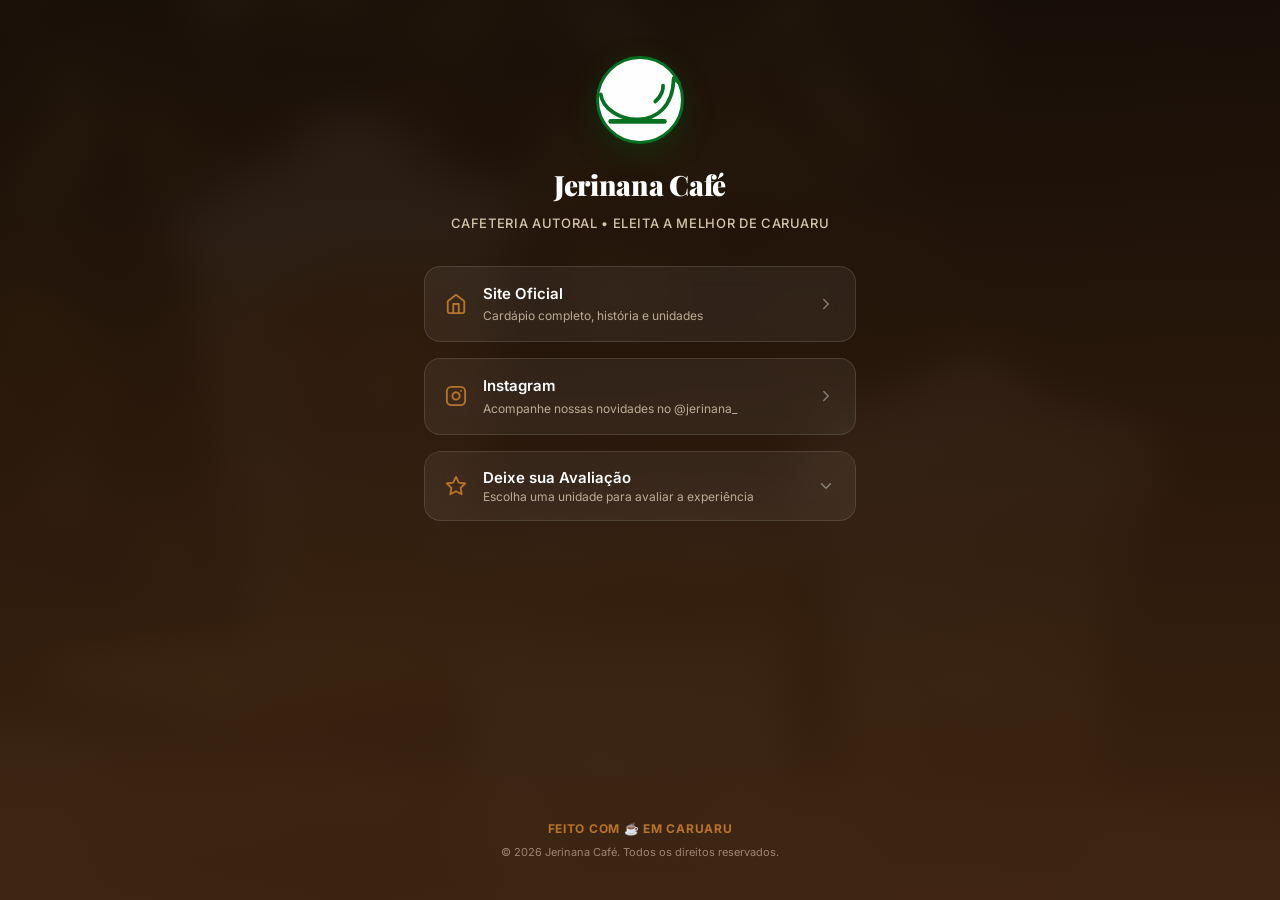
==== index.html @ 0c67add0 "lp" ====
<!DOCTYPE html>
<html lang="pt-BR">

<head>
  <meta charset="UTF-8" />
  <meta name="viewport" content="width=device-width, initial-scale=1.0" />
  <title>Jerinana Café — Conecte-se</title>
  <meta name="description"
    content="Conecte-se com o Jerinana Café. Acesse nosso site oficial, Instagram e deixe sua avaliação sobre a sua experiência." />
  <link rel="preconnect" href="https://fonts.googleapis.com" />
  <link rel="preconnect" href="https://fonts.gstatic.com" crossorigin />
  <link
    href="https://fonts.googleapis.com/css2?family=Playfair+Display:ital,wght@0,700;0,900;1,700&family=Inter:wght@400;500;600;700&display=swap"
    rel="stylesheet" />
  <link rel="stylesheet" href="linktree.css" />
  <link rel="icon" href="assets/logo.svg" />
</head>

<body>
  <!-- BACKGROUND DECORATIONS -->
  <div class="bg-image"></div>
  <div class="bg-overlay"></div>

  <div class="linktree-container">
    <header class="header animate-fade-in">
      <div class="logo-container">
        <img src="assets/logo.svg" alt="Jerinana Logo" class="logo" />
      </div>
      <h1 class="title">Jerinana Café</h1>
      <p class="tagline">Cafeteria Autoral • Eleita a Melhor de Caruaru</p>
    </header>

    <main class="links-container">
      <!-- Site Oficial -->
      <a href="home" class="link-item animate-slide-up" style="animation-delay: 0.1s;">
        <div class="link-icon">
          <svg width="22" height="22" viewBox="0 0 24 24" fill="none" stroke="currentColor" stroke-width="2"
            stroke-linecap="round" stroke-linejoin="round">
            <path d="M3 9l9-7 9 7v11a2 2 0 0 1-2 2H5a2 2 0 0 1-2-2z"></path>
            <polyline points="9 22 9 12 15 12 15 22"></polyline>
          </svg>
        </div>
        <div class="link-content">
          <span class="link-title">Site Oficial</span>
          <span class="link-subtitle">Cardápio completo, história e unidades</span>
        </div>
        <div class="link-arrow">
          <svg width="18" height="18" viewBox="0 0 24 24" fill="none" stroke="currentColor" stroke-width="2"
            stroke-linecap="round" stroke-linejoin="round">
            <polyline points="9 18 15 12 9 6"></polyline>
          </svg>
        </div>
      </a>

      <!-- Instagram -->
      <a href="https://www.instagram.com/jerinana_/" target="_blank" rel="noopener" class="link-item animate-slide-up"
        style="animation-delay: 0.2s;">
        <div class="link-icon">
          <svg width="22" height="22" viewBox="0 0 24 24" fill="none" stroke="currentColor" stroke-width="2"
            stroke-linecap="round" stroke-linejoin="round">
            <rect x="2" y="2" width="20" height="20" rx="5" ry="5"></rect>
            <path d="M16 11.37A4 4 0 1 1 12.63 8 4 4 0 0 1 16 11.37z"></path>
            <line x1="17.5" y1="6.5" x2="17.51" y2="6.5"></line>
          </svg>
        </div>
        <div class="link-content">
          <span class="link-title">Instagram</span>
          <span class="link-subtitle">Acompanhe nossas novidades no @jerinana_</span>
        </div>
        <div class="link-arrow">
          <svg width="18" height="18" viewBox="0 0 24 24" fill="none" stroke="currentColor" stroke-width="2"
            stroke-linecap="round" stroke-linejoin="round">
            <polyline points="9 18 15 12 9 6"></polyline>
          </svg>
        </div>
      </a>

      <!-- Avaliação (Bifurcação Accordion) -->
      <div class="link-accordion animate-slide-up" style="animation-delay: 0.3s;">
        <button class="link-item accordion-trigger" id="accordion-trigger">
          <div class="link-icon">
            <svg width="22" height="22" viewBox="0 0 24 24" fill="none" stroke="currentColor" stroke-width="2"
              stroke-linecap="round" stroke-linejoin="round">
              <polygon
                points="12 2 15.09 8.26 22 9.27 17 14.14 18.18 21.02 12 17.77 5.82 21.02 7 14.14 2 9.27 8.91 8.26 12 2">
              </polygon>
            </svg>
          </div>
          <div class="link-content">
            <span class="link-title">Deixe sua Avaliação</span>
            <span class="link-subtitle">Escolha uma unidade para avaliar a experiência</span>
          </div>
          <div class="link-arrow accordion-arrow">
            <svg width="18" height="18" viewBox="0 0 24 24" fill="none" stroke="currentColor" stroke-width="2"
              stroke-linecap="round" stroke-linejoin="round">
              <polyline points="6 9 12 15 18 9"></polyline>
            </svg>
          </div>
        </button>
        <div class="accordion-content" id="accordion-content">
          <div class="submenu-container">
            <a href="https://share.google/miiPVzPiI5nKIIFL7" target="_blank" rel="noopener" class="submenu-item">
              <div class="submenu-icon">📍</div>
              <div class="submenu-content">
                <span class="submenu-title">Unidade Shopping Difusora</span>
                <span class="submenu-subtitle">Deixar avaliação no Google Maps</span>
              </div>
              <div class="link-arrow">
                <svg width="14" height="14" viewBox="0 0 24 24" fill="none" stroke="currentColor" stroke-width="2">
                  <path d="M18 13v6a2 2 0 0 1-2 2H5a2 2 0 0 1-2-2V8a2 2 0 0 1 2-2h6"></path>
                  <polyline points="15 3 21 3 21 9"></polyline>
                  <line x1="10" y1="14" x2="21" y2="3"></line>
                </svg>
              </div>
            </a>
            <a href="https://share.google/9k6VyxEj5kGmZcEgf" target="_blank" rel="noopener" class="submenu-item">
              <div class="submenu-icon">📍</div>
              <div class="submenu-content">
                <span class="submenu-title">Unidade Ferreira Costa</span>
                <span class="submenu-subtitle">Deixar avaliação no Google Maps</span>
              </div>
              <div class="link-arrow">
                <svg width="14" height="14" viewBox="0 0 24 24" fill="none" stroke="currentColor" stroke-width="2">
                  <path d="M18 13v6a2 2 0 0 1-2 2H5a2 2 0 0 1-2-2V8a2 2 0 0 1 2-2h6"></path>
                  <polyline points="15 3 21 3 21 9"></polyline>
                  <line x1="10" y1="14" x2="21" y2="3"></line>
                </svg>
              </div>
            </a>
          </div>
        </div>
      </div>
    </main>

    <footer class="footer animate-fade-in" style="animation-delay: 0.4s;">
      <p class="footer-text">Feito com ☕ em Caruaru</p>
      <p class="footer-subtext">© 2026 Jerinana Café. Todos os direitos reservados.</p>
    </footer>
  </div>

  <script>
    const accordionTrigger = document.getElementById('accordion-trigger');
    const accordionContent = document.getElementById('accordion-content');
    const accordion = document.querySelector('.link-accordion');

    accordionTrigger.addEventListener('click', () => {
      const isExpanded = accordion.classList.toggle('expanded');

      if (isExpanded) {
        accordionContent.style.maxHeight = accordionContent.scrollHeight + "px";
        accordionContent.style.opacity = "1";
      } else {
        accordionContent.style.maxHeight = "0px";
        accordionContent.style.opacity = "0";
      }
    });
  </script>
</body>

</html>
---- linktree.css ----
/* ── VARIABLES ── */
:root {
  --verde: #056F21;
  --verde-escuro: #037345;
  --branco: #FEFEFE;
  --cafe: #2C1A0E;
  --expresso: #3E2410;
  --caramel: #B8742A;
  --creme: #F5ECD7;
  --leite: #FAF5EC;
  --areia: #E8D9BE;
  --text: #1A0F07;
  --muted: #7A5C3E;
}

/* ── RESET & BASE ── */
*,
*::before,
*::after {
  box-sizing: border-box;
  margin: 0;
  padding: 0;
}

body {
  background-color: var(--cafe);
  color: var(--branco);
  font-family: 'Inter', sans-serif;
  font-size: 16px;
  line-height: 1.5;
  min-height: 100vh;
  position: relative;
  overflow-x: hidden;
  display: flex;
  justify-content: center;
}

/* ── BACKGROUND ── */
.bg-image {
  position: fixed;
  inset: 0;
  background-image: url('assets/cafe3.png');
  background-size: cover;
  background-position: center;
  filter: blur(20px) brightness(0.45);
  z-index: -2;
  transform: scale(1.1);
}

.bg-overlay {
  position: fixed;
  inset: 0;
  background: linear-gradient(180deg, rgba(26, 15, 7, 0.85) 0%, rgba(62, 36, 16, 0.95) 100%);
  z-index: -1;
}

/* ── CONTAINER ── */
.linktree-container {
  max-width: 480px;
  width: 100%;
  padding: 56px 24px 32px;
  display: flex;
  flex-direction: column;
  align-items: center;
  min-height: 100vh;
  box-sizing: border-box;
}

/* ── HEADER ── */
.header {
  text-align: center;
  display: flex;
  flex-direction: column;
  align-items: center;
  margin-bottom: 32px;
  width: 100%;
}

.logo-container {
  width: 88px;
  height: 88px;
  border-radius: 50%;
  background: var(--branco);
  display: flex;
  align-items: center;
  justify-content: center;
  margin-bottom: 20px;
  box-shadow: 0 10px 30px rgba(5, 111, 33, 0.25), inset 0 2px 4px rgba(255, 255, 255, 0.8);
  border: 3px solid var(--verde);
}

.logo {
  height: 48px;
  width: auto;
}

.title {
  font-family: 'Playfair Display', serif;
  font-size: 28px;
  font-weight: 900;
  color: var(--branco);
  margin-bottom: 8px;
  letter-spacing: -0.01em;
}

.tagline {
  font-size: 13px;
  font-weight: 500;
  color: var(--areia);
  letter-spacing: 0.05em;
  text-transform: uppercase;
  opacity: 0.9;
}

/* ── LINKS ── */
.links-container {
  width: 100%;
  display: flex;
  flex-direction: column;
  gap: 16px;
  margin-bottom: auto;
}

.link-item {
  display: flex;
  align-items: center;
  width: 100%;
  background: rgba(254, 254, 254, 0.06);
  border: 1px solid rgba(254, 254, 254, 0.12);
  border-radius: 16px;
  padding: 16px 20px;
  text-decoration: none;
  color: var(--branco);
  cursor: pointer;
  text-align: left;
  transition: all 0.3s cubic-bezier(0.25, 0.8, 0.25, 1);
  box-sizing: border-box;
  outline: none;
  backdrop-filter: blur(10px);
  -webkit-backdrop-filter: blur(10px);
}

.link-item:hover,
.link-item:focus-visible {
  background: rgba(5, 111, 33, 0.15);
  border-color: var(--verde);
  transform: translateY(-2px);
  box-shadow: 0 10px 24px rgba(5, 111, 33, 0.22);
}

.link-icon {
  margin-right: 16px;
  color: var(--caramel);
  display: flex;
  align-items: center;
  justify-content: center;
  transition: color 0.3s ease, transform 0.3s ease;
}

.link-item:hover .link-icon {
  color: var(--branco);
  transform: scale(1.1);
}

.link-content {
  flex-grow: 1;
  display: flex;
  flex-direction: column;
  gap: 2px;
}

.link-title {
  font-size: 15px;
  font-weight: 600;
  color: var(--branco);
}

.link-subtitle {
  font-size: 12px;
  color: var(--areia);
  opacity: 0.75;
  font-weight: 400;
}

.link-arrow {
  color: rgba(254, 254, 254, 0.4);
  display: flex;
  align-items: center;
  transition: transform 0.3s ease, color 0.3s ease;
}

.link-item:hover .link-arrow {
  color: var(--branco);
  transform: translateX(4px);
}

/* ── ACCORDION ── */
.link-accordion {
  width: 100%;
  display: flex;
  flex-direction: column;
  border-radius: 16px;
  overflow: hidden;
}

.accordion-trigger {
  width: 100%;
  border: 1px solid rgba(254, 254, 254, 0.12);
  border-radius: 16px;
  font-family: inherit;
  background: rgba(254, 254, 254, 0.06);
}

.link-accordion.expanded .accordion-trigger {
  border-color: var(--verde);
  background: rgba(5, 111, 33, 0.15);
  border-bottom-left-radius: 0;
  border-bottom-right-radius: 0;
}

.accordion-arrow {
  transition: transform 0.3s ease;
}

.link-accordion.expanded .accordion-arrow {
  transform: rotate(180deg);
}

.accordion-content {
  max-height: 0;
  overflow: hidden;
  opacity: 0;
  transition: max-height 0.3s cubic-bezier(0.25, 0.8, 0.25, 1), opacity 0.3s ease;
  background: rgba(26, 15, 7, 0.4);
  border-left: 1px solid rgba(254, 254, 254, 0.12);
  border-right: 1px solid rgba(254, 254, 254, 0.12);
  border-bottom: 1px solid rgba(254, 254, 254, 0.12);
  border-bottom-left-radius: 16px;
  border-bottom-right-radius: 16px;
  backdrop-filter: blur(10px);
  -webkit-backdrop-filter: blur(10px);
}

.link-accordion.expanded .accordion-content {
  border-color: var(--verde);
  opacity: 1;
}

.submenu-container {
  padding: 8px 16px 16px;
  display: flex;
  flex-direction: column;
  gap: 10px;
}

.submenu-item {
  display: flex;
  align-items: center;
  padding: 12px 16px;
  background: rgba(254, 254, 254, 0.04);
  border: 1px solid rgba(254, 254, 254, 0.08);
  border-radius: 12px;
  text-decoration: none;
  color: var(--branco);
  transition: all 0.25s ease;
}

.submenu-item:hover {
  background: rgba(5, 111, 33, 0.1);
  border-color: rgba(5, 111, 33, 0.35);
  transform: translateY(-1px);
}

.submenu-icon {
  margin-right: 12px;
  font-size: 14px;
}

.submenu-content {
  flex-grow: 1;
  display: flex;
  flex-direction: column;
  gap: 1px;
}

.submenu-title {
  font-size: 13.5px;
  font-weight: 600;
  color: var(--branco);
}

.submenu-subtitle {
  font-size: 11px;
  color: var(--areia);
  opacity: 0.7;
}

/* ── FOOTER ── */
.footer {
  margin-top: 48px;
  padding-bottom: 8px;
  text-align: center;
  display: flex;
  flex-direction: column;
  gap: 6px;
  width: 100%;
}

.footer-text {
  font-size: 12px;
  font-weight: 700;
  color: var(--caramel);
  letter-spacing: 0.06em;
  text-transform: uppercase;
}

.footer-subtext {
  font-size: 11px;
  color: var(--areia);
  opacity: 0.55;
}

/* ── ANIMATIONS ── */
@keyframes fadeIn {
  from {
    opacity: 0;
    transform: translateY(-8px);
  }
  to {
    opacity: 1;
    transform: translateY(0);
  }
}

@keyframes slideUp {
  from {
    opacity: 0;
    transform: translateY(16px);
  }
  to {
    opacity: 1;
    transform: translateY(0);
  }
}

.animate-fade-in {
  animation: fadeIn 0.8s cubic-bezier(0.16, 1, 0.3, 1) forwards;
}

.animate-slide-up {
  opacity: 0;
  animation: slideUp 0.8s cubic-bezier(0.16, 1, 0.3, 1) forwards;
}
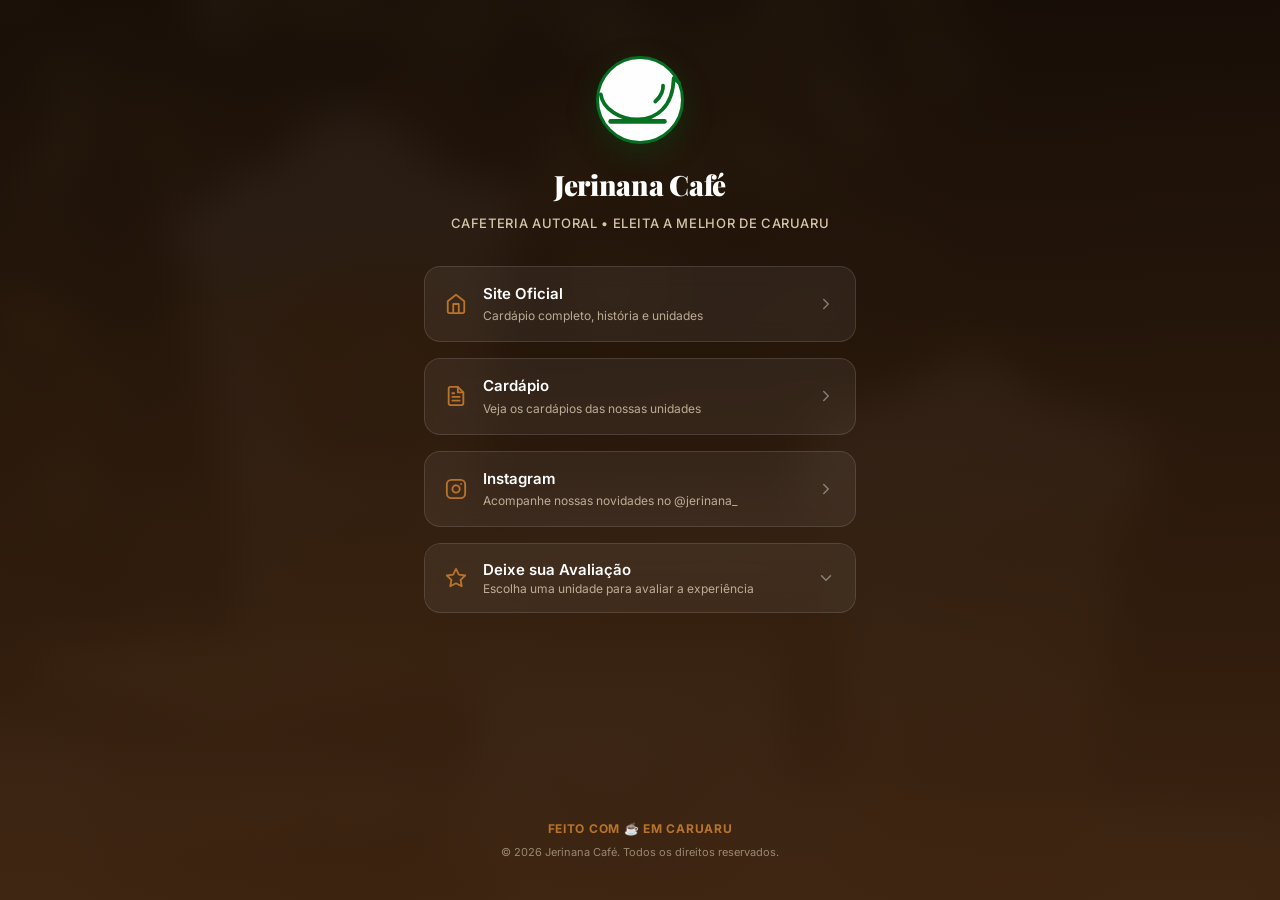
==== commit 6bf3d766: "cardapio" ====
--- a/index.html
+++ b/index.html
@@ -52,9 +52,33 @@
         </div>
       </a>
 
+      <!-- Cardápio -->
+      <a href="cardapio" class="link-item animate-slide-up" style="animation-delay: 0.2s;">
+        <div class="link-icon">
+          <svg width="22" height="22" viewBox="0 0 24 24" fill="none" stroke="currentColor" stroke-width="2"
+            stroke-linecap="round" stroke-linejoin="round">
+            <path d="M14 2H6a2 2 0 0 0-2 2v16a2 2 0 0 0 2 2h12a2 2 0 0 0 2-2V8z"></path>
+            <polyline points="14 2 14 8 20 8"></polyline>
+            <line x1="16" y1="13" x2="8" y2="13"></line>
+            <line x1="16" y1="17" x2="8" y2="17"></line>
+            <polyline points="10 9 9 9 8 9"></polyline>
+          </svg>
+        </div>
+        <div class="link-content">
+          <span class="link-title">Cardápio</span>
+          <span class="link-subtitle">Veja os cardápios das nossas unidades</span>
+        </div>
+        <div class="link-arrow">
+          <svg width="18" height="18" viewBox="0 0 24 24" fill="none" stroke="currentColor" stroke-width="2"
+            stroke-linecap="round" stroke-linejoin="round">
+            <polyline points="9 18 15 12 9 6"></polyline>
+          </svg>
+        </div>
+      </a>
+
       <!-- Instagram -->
       <a href="https://www.instagram.com/jerinana_/" target="_blank" rel="noopener" class="link-item animate-slide-up"
-        style="animation-delay: 0.2s;">
+        style="animation-delay: 0.3s;">
         <div class="link-icon">
           <svg width="22" height="22" viewBox="0 0 24 24" fill="none" stroke="currentColor" stroke-width="2"
             stroke-linecap="round" stroke-linejoin="round">
@@ -76,7 +100,7 @@
       </a>
 
       <!-- Avaliação (Bifurcação Accordion) -->
-      <div class="link-accordion animate-slide-up" style="animation-delay: 0.3s;">
+      <div class="link-accordion animate-slide-up" style="animation-delay: 0.4s;">
         <button class="link-item accordion-trigger" id="accordion-trigger">
           <div class="link-icon">
             <svg width="22" height="22" viewBox="0 0 24 24" fill="none" stroke="currentColor" stroke-width="2"
@@ -132,7 +156,7 @@
       </div>
     </main>
 
-    <footer class="footer animate-fade-in" style="animation-delay: 0.4s;">
+    <footer class="footer animate-fade-in" style="animation-delay: 0.5s;">
       <p class="footer-text">Feito com ☕ em Caruaru</p>
       <p class="footer-subtext">© 2026 Jerinana Café. Todos os direitos reservados.</p>
     </footer>
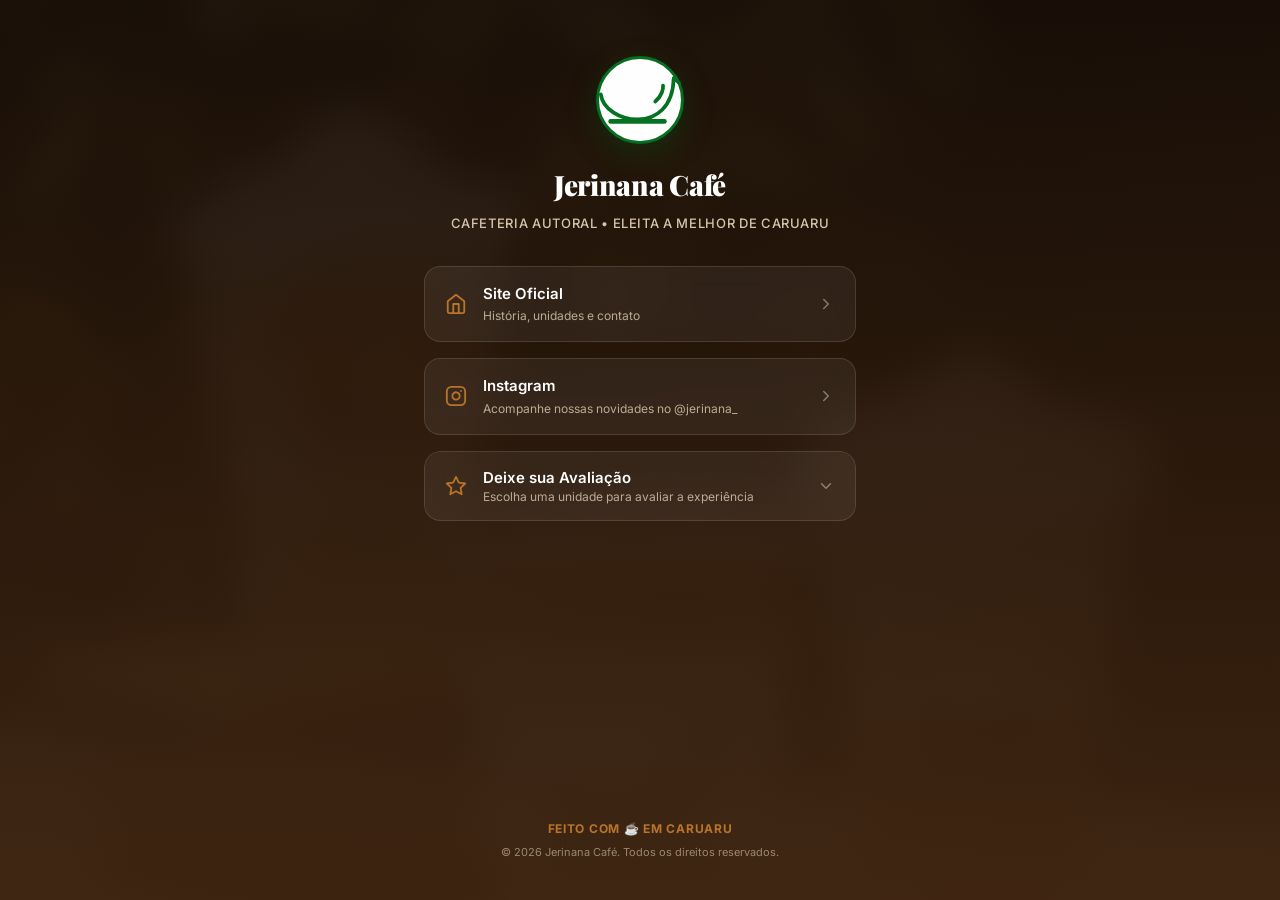
==== commit ca1a514b: "Remoção de Cardápio /" ====
--- a/index.html
+++ b/index.html
@@ -32,7 +32,7 @@
 
     <main class="links-container">
       <!-- Site Oficial -->
-      <a href="home" class="link-item animate-slide-up" style="animation-delay: 0.1s;">
+      <a href="/home" class="link-item animate-slide-up" style="animation-delay: 0.1s;">
         <div class="link-icon">
           <svg width="22" height="22" viewBox="0 0 24 24" fill="none" stroke="currentColor" stroke-width="2"
             stroke-linecap="round" stroke-linejoin="round">
@@ -42,31 +42,7 @@
         </div>
         <div class="link-content">
           <span class="link-title">Site Oficial</span>
-          <span class="link-subtitle">Cardápio completo, história e unidades</span>
-        </div>
-        <div class="link-arrow">
-          <svg width="18" height="18" viewBox="0 0 24 24" fill="none" stroke="currentColor" stroke-width="2"
-            stroke-linecap="round" stroke-linejoin="round">
-            <polyline points="9 18 15 12 9 6"></polyline>
-          </svg>
-        </div>
-      </a>
-
-      <!-- Cardápio -->
-      <a href="cardapio" class="link-item animate-slide-up" style="animation-delay: 0.2s;">
-        <div class="link-icon">
-          <svg width="22" height="22" viewBox="0 0 24 24" fill="none" stroke="currentColor" stroke-width="2"
-            stroke-linecap="round" stroke-linejoin="round">
-            <path d="M14 2H6a2 2 0 0 0-2 2v16a2 2 0 0 0 2 2h12a2 2 0 0 0 2-2V8z"></path>
-            <polyline points="14 2 14 8 20 8"></polyline>
-            <line x1="16" y1="13" x2="8" y2="13"></line>
-            <line x1="16" y1="17" x2="8" y2="17"></line>
-            <polyline points="10 9 9 9 8 9"></polyline>
-          </svg>
-        </div>
-        <div class="link-content">
-          <span class="link-title">Cardápio</span>
-          <span class="link-subtitle">Veja os cardápios das nossas unidades</span>
+          <span class="link-subtitle">História, unidades e contato</span>
         </div>
         <div class="link-arrow">
           <svg width="18" height="18" viewBox="0 0 24 24" fill="none" stroke="currentColor" stroke-width="2"
@@ -181,4 +157,4 @@
   </script>
 </body>
 
-</html>
+</html>
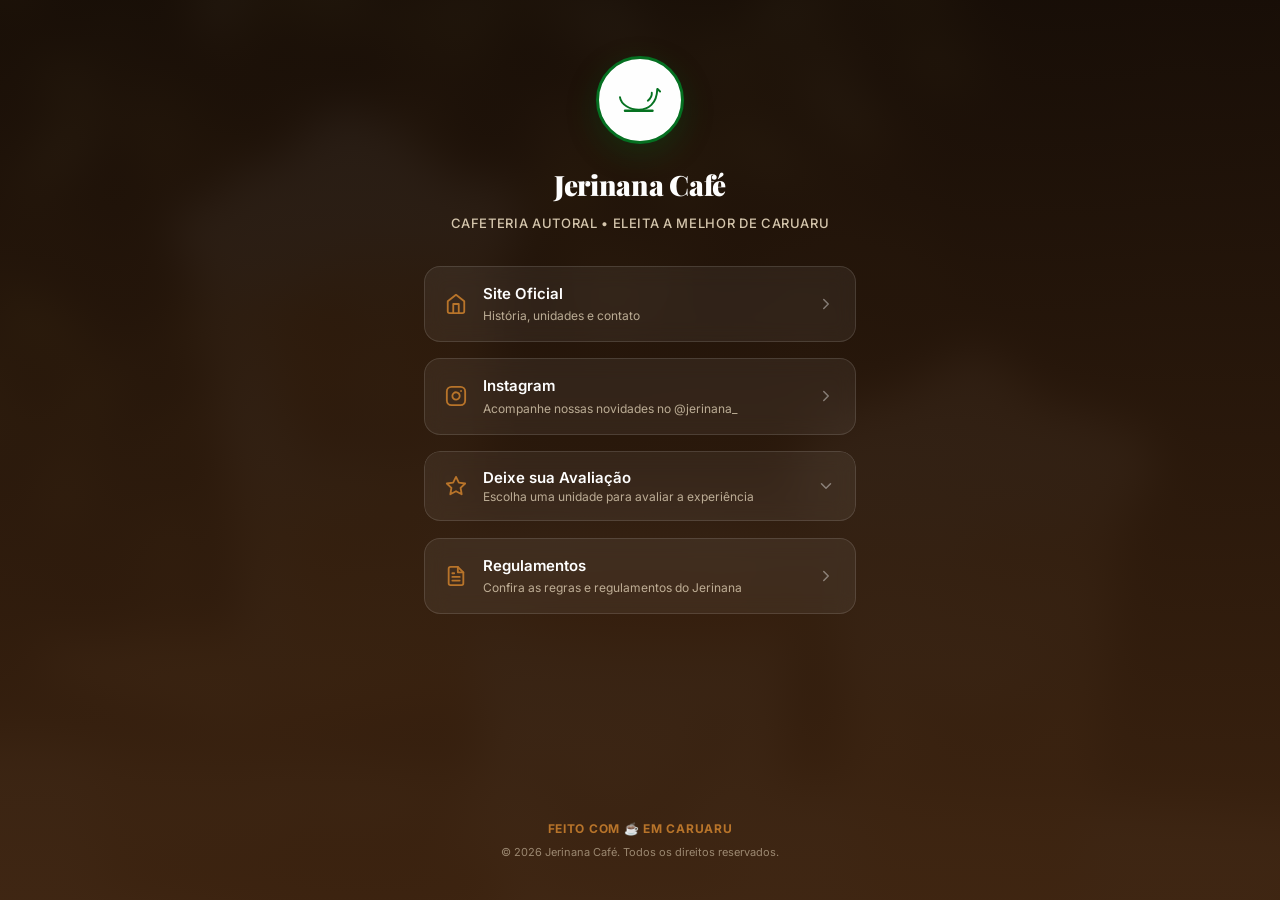
==== commit 6781d0d0: "regulamento" ====
--- a/index.html
+++ b/index.html
@@ -130,9 +130,32 @@
           </div>
         </div>
       </div>
+      <!-- Regulamentos -->
+      <a href="https://docs.google.com/document/d/1VqC41BoA10yaacxdmi9OJSES91CQBlCRHoVE4P0HDT0/edit?usp=sharing" target="_blank" rel="noopener" class="link-item animate-slide-up" style="animation-delay: 0.5s;">
+        <div class="link-icon">
+          <svg width="22" height="22" viewBox="0 0 24 24" fill="none" stroke="currentColor" stroke-width="2"
+            stroke-linecap="round" stroke-linejoin="round">
+            <path d="M14 2H6a2 2 0 0 0-2 2v16a2 2 0 0 0 2 2h12a2 2 0 0 0 2-2V8z"></path>
+            <polyline points="14 2 14 8 20 8"></polyline>
+            <line x1="16" y1="13" x2="8" y2="13"></line>
+            <line x1="16" y1="17" x2="8" y2="17"></line>
+            <polyline points="10 9 9 9 8 9"></polyline>
+          </svg>
+        </div>
+        <div class="link-content">
+          <span class="link-title">Regulamentos</span>
+          <span class="link-subtitle">Confira as regras e regulamentos do Jerinana</span>
+        </div>
+        <div class="link-arrow">
+          <svg width="18" height="18" viewBox="0 0 24 24" fill="none" stroke="currentColor" stroke-width="2"
+            stroke-linecap="round" stroke-linejoin="round">
+            <polyline points="9 18 15 12 9 6"></polyline>
+          </svg>
+        </div>
+      </a>
     </main>
 
-    <footer class="footer animate-fade-in" style="animation-delay: 0.5s;">
+    <footer class="footer animate-fade-in" style="animation-delay: 0.6s;">
       <p class="footer-text">Feito com ☕ em Caruaru</p>
       <p class="footer-subtext">© 2026 Jerinana Café. Todos os direitos reservados.</p>
     </footer>
--- a/linktree.css
+++ b/linktree.css
@@ -90,7 +90,7 @@
 }
 
 .logo {
-  height: 48px;
+  height: 24px;
   width: auto;
 }
 
@@ -326,6 +326,7 @@
     opacity: 0;
     transform: translateY(-8px);
   }
+
   to {
     opacity: 1;
     transform: translateY(0);
@@ -337,6 +338,7 @@
     opacity: 0;
     transform: translateY(16px);
   }
+
   to {
     opacity: 1;
     transform: translateY(0);
@@ -350,4 +352,4 @@
 .animate-slide-up {
   opacity: 0;
   animation: slideUp 0.8s cubic-bezier(0.16, 1, 0.3, 1) forwards;
-}
+}
